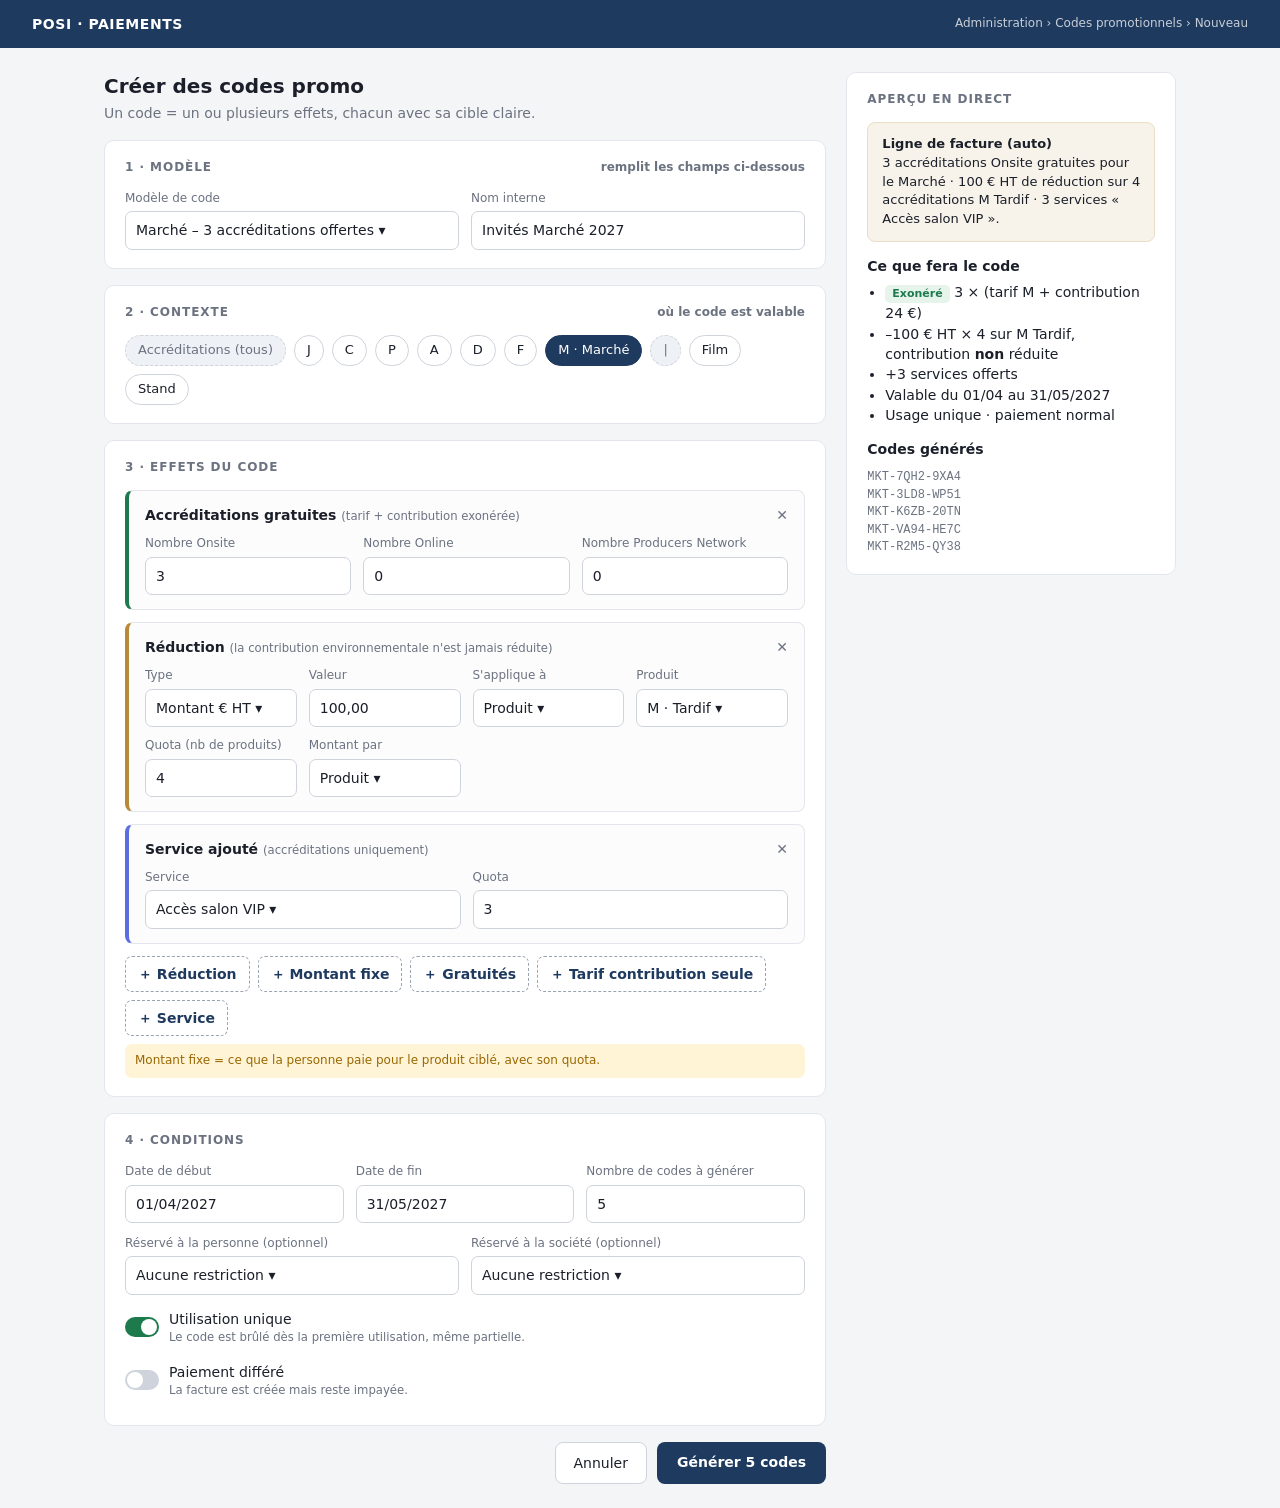
==== maquettes/createur-codes.html @ d20f9328 "Add promo code creator mockup Co-Authored-By: Claude Sonnet 5.5 <noreply@anthropic.com> Claude-Sessi" ====
<!doctype html>
<html lang="fr">
<head>
<meta charset="utf-8">
<meta name="viewport" content="width=device-width, initial-scale=1">
<title>Création de codes promo – maquette</title>
<style>
  :root{
    --bg:#f4f5f7; --card:#fff; --ink:#1b1f2a; --muted:#6b7280; --line:#e3e6ec;
    --brand:#1f3a5f; --accent:#b8893b; --ok:#1d7a4d; --okbg:#e6f4ec; --warn:#9a6700; --warnbg:#fff4d6;
  }
  *{box-sizing:border-box}
  body{margin:0;background:var(--bg);color:var(--ink);font:14px/1.45 system-ui,-apple-system,"Segoe UI",Roboto,sans-serif}
  header{background:var(--brand);color:#fff;padding:14px 32px;display:flex;justify-content:space-between;align-items:center}
  header b{letter-spacing:.04em}
  header span{opacity:.75;font-size:12px}
  .wrap{max-width:1120px;margin:24px auto;padding:0 24px;display:grid;grid-template-columns:1fr 330px;gap:20px}
  h1{font-size:20px;margin:0 0 2px}
  .sub{color:var(--muted);margin:0 0 16px}
  .card{background:var(--card);border:1px solid var(--line);border-radius:10px;padding:18px 20px;margin-bottom:16px}
  .card h2{font-size:12px;letter-spacing:.08em;text-transform:uppercase;color:var(--muted);margin:0 0 14px;display:flex;justify-content:space-between;align-items:center}
  label{display:block;font-size:12px;color:var(--muted);margin-bottom:4px}
  .f,.sel{width:100%;border:1px solid #cfd4dc;border-radius:7px;padding:8px 10px;background:#fff;font:inherit;color:var(--ink)}
  .sel::after{content:""}
  .grid{display:grid;gap:12px}
  .g2{grid-template-columns:1fr 1fr}.g3{grid-template-columns:1fr 1fr 1fr}.g4{grid-template-columns:repeat(4,1fr)}
  .ctx{display:flex;flex-wrap:wrap;gap:8px}
  .chip{border:1px solid #cfd4dc;border-radius:999px;padding:5px 12px;font-size:13px;background:#fff}
  .chip.on{background:var(--brand);border-color:var(--brand);color:#fff}
  .chip.grp{background:#eef1f6;border-style:dashed;color:var(--muted)}
  .effect{border:1px solid var(--line);border-left:4px solid var(--accent);border-radius:8px;padding:14px 16px;margin-bottom:12px;background:#fcfcfd}
  .effect.free{border-left-color:var(--ok)}
  .effect.svc{border-left-color:#5b6ee1}
  .effect .t{display:flex;justify-content:space-between;font-weight:600;margin-bottom:10px}
  .effect .t small{font-weight:400;color:var(--muted)}
  .x{color:var(--muted);font-weight:400;cursor:pointer}
  .add{display:flex;gap:8px;flex-wrap:wrap}
  .btn{border:1px dashed #9aa3b2;border-radius:7px;padding:7px 12px;background:#fff;color:var(--brand);font:inherit;font-weight:600}
  .tog{display:flex;align-items:center;gap:10px;padding:8px 0}
  .sw{width:34px;height:20px;border-radius:20px;background:#cfd4dc;position:relative;flex:none}
  .sw::after{content:"";position:absolute;top:2px;left:2px;width:16px;height:16px;border-radius:50%;background:#fff}
  .sw.on{background:var(--ok)}.sw.on::after{left:16px}
  .tog small{color:var(--muted);display:block}
  .note{background:var(--warnbg);color:var(--warn);border-radius:7px;padding:8px 10px;font-size:12px;margin-top:8px}
  aside .card{position:sticky;top:16px}
  .sum{background:#f7f3ea;border:1px solid #eadfc4;border-radius:8px;padding:12px 14px;font-size:13px}
  .sum li{margin:4px 0}
  ul{margin:0;padding-left:18px}
  .tag{display:inline-block;background:var(--okbg);color:var(--ok);border-radius:5px;padding:1px 7px;font-size:11px;font-weight:600}
  .actions{display:flex;justify-content:flex-end;gap:10px;margin-top:6px}
  .b1{background:var(--brand);color:#fff;border:0;border-radius:8px;padding:10px 20px;font:inherit;font-weight:600}
  .b2{background:#fff;border:1px solid #cfd4dc;border-radius:8px;padding:10px 18px;font:inherit}
  .codes{font-family:ui-monospace,Consolas,monospace;font-size:12px;color:var(--muted);margin-top:10px}
</style>
</head>
<body>
<header><b>POSI · PAIEMENTS</b><span>Administration › Codes promotionnels › Nouveau</span></header>
<div class="wrap">
<main>
  <h1>Créer des codes promo</h1>
  <p class="sub">Un code = un ou plusieurs effets, chacun avec sa cible claire.</p>

  <section class="card">
    <h2>1 · Modèle <span style="text-transform:none;letter-spacing:0">remplit les champs ci-dessous</span></h2>
    <div class="grid g2">
      <div><label>Modèle de code</label><div class="sel">Marché – 3 accréditations offertes ▾</div></div>
      <div><label>Nom interne</label><div class="f">Invités Marché 2027</div></div>
    </div>
  </section>

  <section class="card">
    <h2>2 · Contexte <span style="text-transform:none;letter-spacing:0">où le code est valable</span></h2>
    <div class="ctx">
      <span class="chip grp">Accréditations (tous)</span>
      <span class="chip">J</span><span class="chip">C</span><span class="chip">P</span><span class="chip">A</span><span class="chip">D</span><span class="chip">F</span>
      <span class="chip on">M · Marché</span>
      <span class="chip grp">|</span>
      <span class="chip">Film</span><span class="chip">Stand</span>
    </div>
  </section>

  <section class="card">
    <h2>3 · Effets du code</h2>

    <div class="effect free">
      <div class="t"><span>Accréditations gratuites <small>(tarif + contribution exonérée)</small></span><span class="x">✕</span></div>
      <div class="grid g3">
        <div><label>Nombre Onsite</label><div class="f">3</div></div>
        <div><label>Nombre Online</label><div class="f">0</div></div>
        <div><label>Nombre Producers Network</label><div class="f">0</div></div>
      </div>
    </div>

    <div class="effect">
      <div class="t"><span>Réduction <small>(la contribution environnementale n'est jamais réduite)</small></span><span class="x">✕</span></div>
      <div class="grid g4">
        <div><label>Type</label><div class="sel">Montant € HT ▾</div></div>
        <div><label>Valeur</label><div class="f">100,00</div></div>
        <div><label>S'applique à</label><div class="sel">Produit ▾</div></div>
        <div><label>Produit</label><div class="sel">M · Tardif ▾</div></div>
      </div>
      <div class="grid g4" style="margin-top:10px">
        <div><label>Quota (nb de produits)</label><div class="f">4</div></div>
        <div><label>Montant par</label><div class="sel">Produit ▾</div></div>
      </div>
    </div>

    <div class="effect svc">
      <div class="t"><span>Service ajouté <small>(accréditations uniquement)</small></span><span class="x">✕</span></div>
      <div class="grid g2">
        <div><label>Service</label><div class="sel">Accès salon VIP ▾</div></div>
        <div><label>Quota</label><div class="f">3</div></div>
      </div>
    </div>

    <div class="add">
      <span class="btn">＋ Réduction</span><span class="btn">＋ Montant fixe</span><span class="btn">＋ Gratuités</span>
      <span class="btn">＋ Tarif contribution seule</span><span class="btn">＋ Service</span>
    </div>
    <div class="note">Montant fixe = ce que la personne paie pour le produit ciblé, avec son quota.</div>
  </section>

  <section class="card">
    <h2>4 · Conditions</h2>
    <div class="grid g3">
      <div><label>Date de début</label><div class="f">01/04/2027</div></div>
      <div><label>Date de fin</label><div class="f">31/05/2027</div></div>
      <div><label>Nombre de codes à générer</label><div class="f">5</div></div>
    </div>
    <div class="grid g2" style="margin-top:12px">
      <div><label>Réservé à la personne (optionnel)</label><div class="sel">Aucune restriction ▾</div></div>
      <div><label>Réservé à la société (optionnel)</label><div class="sel">Aucune restriction ▾</div></div>
    </div>
    <div class="tog" style="margin-top:6px"><div class="sw on"></div><div>Utilisation unique<small>Le code est brûlé dès la première utilisation, même partielle.</small></div></div>
    <div class="tog"><div class="sw"></div><div>Paiement différé<small>La facture est créée mais reste impayée.</small></div></div>
  </section>

  <div class="actions"><span class="b2">Annuler</span><span class="b1">Générer 5 codes</span></div>
</main>

<aside>
  <section class="card">
    <h2>Aperçu en direct</h2>
    <div class="sum">
      <b>Ligne de facture (auto)</b><br>
      3 accréditations Onsite gratuites pour le Marché · 100 € HT de réduction sur 4 accréditations M Tardif · 3 services « Accès salon VIP ».
    </div>
    <p style="margin:14px 0 6px;font-weight:600">Ce que fera le code</p>
    <ul>
      <li><span class="tag">Exonéré</span> 3 × (tarif M + contribution 24 €)</li>
      <li>–100 € HT × 4 sur M Tardif, contribution <b>non</b> réduite</li>
      <li>+3 services offerts</li>
      <li>Valable du 01/04 au 31/05/2027</li>
      <li>Usage unique · paiement normal</li>
    </ul>
    <p style="margin:14px 0 6px;font-weight:600">Codes générés</p>
    <div class="codes">MKT-7QH2-9XA4<br>MKT-3LD8-WP51<br>MKT-K6ZB-20TN<br>MKT-VA94-HE7C<br>MKT-R2M5-QY38</div>
  </section>
</aside>
</div>
</body>
</html>
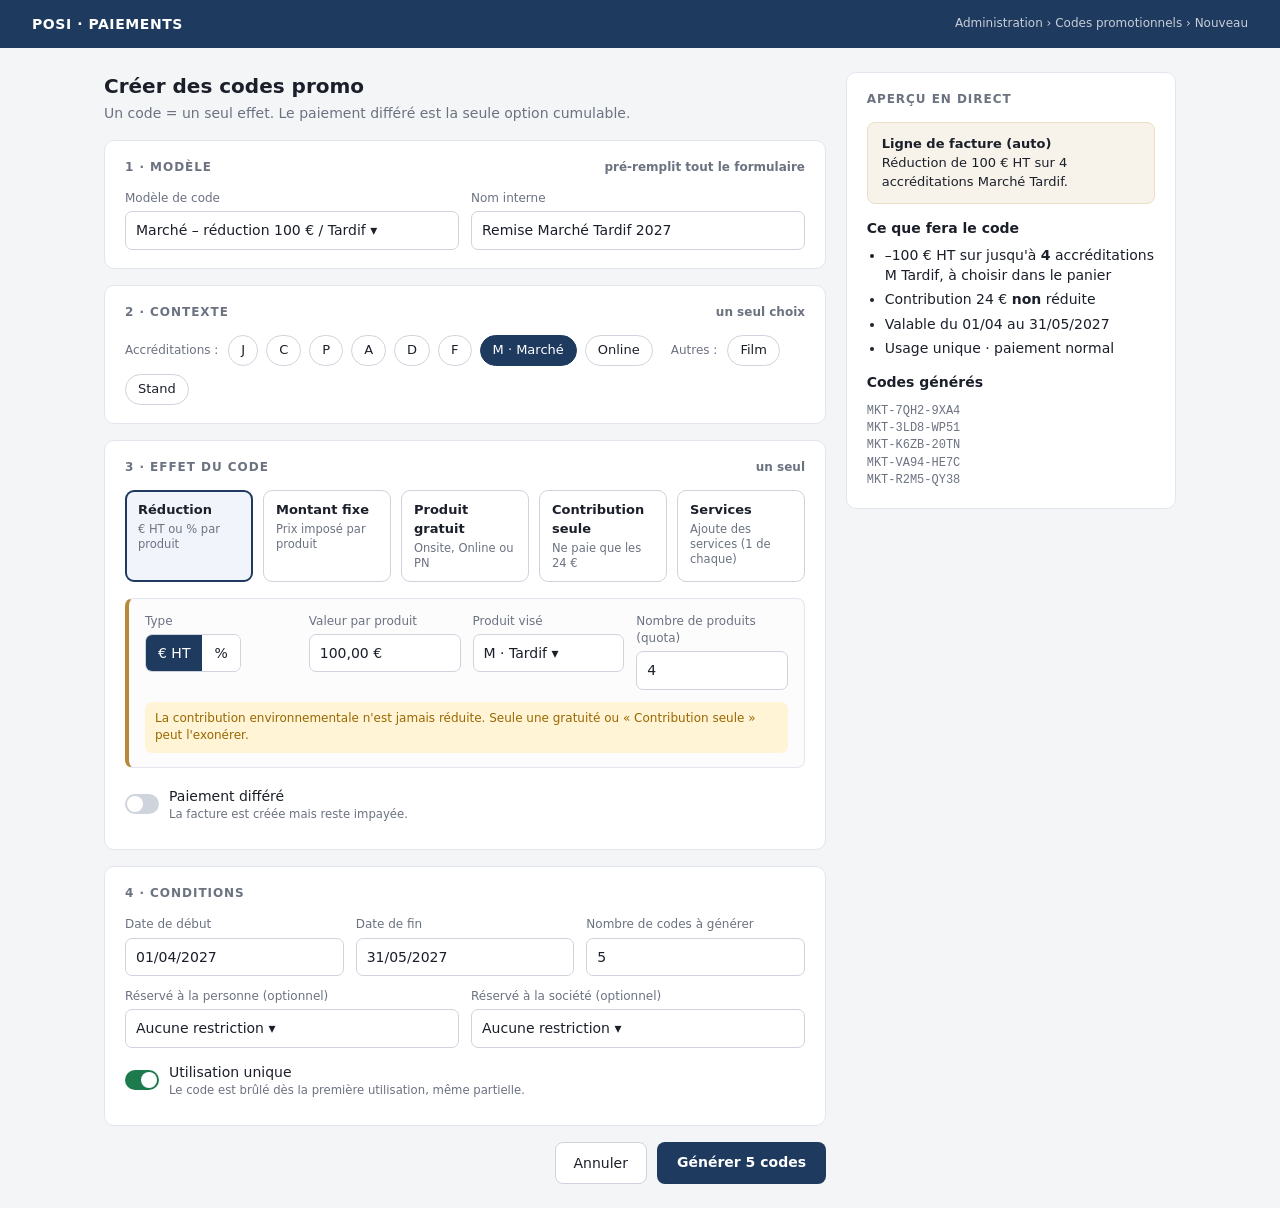
==== commit f3a53a83: "Simplify promo creator to single effect; add catalogue and services data Co-Authored-By: Claude Sonn" ====
--- a/maquettes/createur-codes.html
+++ b/maquettes/createur-codes.html
@@ -3,7 +3,7 @@
 <head>
 <meta charset="utf-8">
 <meta name="viewport" content="width=device-width, initial-scale=1">
-<title>Création de codes promo – maquette</title>
+<title>Création de codes promo – maquette v2</title>
 <style>
   :root{
     --bg:#f4f5f7; --card:#fff; --ink:#1b1f2a; --muted:#6b7280; --line:#e3e6ec;
@@ -19,37 +19,35 @@
   .sub{color:var(--muted);margin:0 0 16px}
   .card{background:var(--card);border:1px solid var(--line);border-radius:10px;padding:18px 20px;margin-bottom:16px}
   .card h2{font-size:12px;letter-spacing:.08em;text-transform:uppercase;color:var(--muted);margin:0 0 14px;display:flex;justify-content:space-between;align-items:center}
+  .card h2 em{font-style:normal;text-transform:none;letter-spacing:0}
   label{display:block;font-size:12px;color:var(--muted);margin-bottom:4px}
-  .f,.sel{width:100%;border:1px solid #cfd4dc;border-radius:7px;padding:8px 10px;background:#fff;font:inherit;color:var(--ink)}
-  .sel::after{content:""}
+  .f,.sel{width:100%;border:1px solid #cfd4dc;border-radius:7px;padding:8px 10px;background:#fff}
   .grid{display:grid;gap:12px}
   .g2{grid-template-columns:1fr 1fr}.g3{grid-template-columns:1fr 1fr 1fr}.g4{grid-template-columns:repeat(4,1fr)}
-  .ctx{display:flex;flex-wrap:wrap;gap:8px}
+  .ctx{display:flex;flex-wrap:wrap;gap:8px;align-items:center}
   .chip{border:1px solid #cfd4dc;border-radius:999px;padding:5px 12px;font-size:13px;background:#fff}
   .chip.on{background:var(--brand);border-color:var(--brand);color:#fff}
-  .chip.grp{background:#eef1f6;border-style:dashed;color:var(--muted)}
-  .effect{border:1px solid var(--line);border-left:4px solid var(--accent);border-radius:8px;padding:14px 16px;margin-bottom:12px;background:#fcfcfd}
-  .effect.free{border-left-color:var(--ok)}
-  .effect.svc{border-left-color:#5b6ee1}
-  .effect .t{display:flex;justify-content:space-between;font-weight:600;margin-bottom:10px}
-  .effect .t small{font-weight:400;color:var(--muted)}
-  .x{color:var(--muted);font-weight:400;cursor:pointer}
-  .add{display:flex;gap:8px;flex-wrap:wrap}
-  .btn{border:1px dashed #9aa3b2;border-radius:7px;padding:7px 12px;background:#fff;color:var(--brand);font:inherit;font-weight:600}
+  .lab{color:var(--muted);font-size:12px;margin-right:2px}
+  .eff{display:grid;grid-template-columns:repeat(5,1fr);gap:10px;margin-bottom:16px}
+  .opt{border:1px solid #cfd4dc;border-radius:9px;padding:10px 12px;background:#fff}
+  .opt b{display:block;font-size:13px}.opt small{color:var(--muted);font-size:11.5px;line-height:1.3;display:block;margin-top:2px}
+  .opt.on{border:2px solid var(--brand);background:#f1f5fb;padding:9px 11px}
+  .panel{border:1px solid var(--line);border-left:4px solid var(--accent);border-radius:8px;padding:14px 16px;background:#fcfcfd}
+  .seg{display:inline-flex;border:1px solid #cfd4dc;border-radius:7px;overflow:hidden}
+  .seg span{padding:8px 12px;background:#fff}.seg span.on{background:var(--brand);color:#fff}
+  .note{background:var(--warnbg);color:var(--warn);border-radius:7px;padding:8px 10px;font-size:12px;margin-top:12px}
   .tog{display:flex;align-items:center;gap:10px;padding:8px 0}
   .sw{width:34px;height:20px;border-radius:20px;background:#cfd4dc;position:relative;flex:none}
   .sw::after{content:"";position:absolute;top:2px;left:2px;width:16px;height:16px;border-radius:50%;background:#fff}
   .sw.on{background:var(--ok)}.sw.on::after{left:16px}
   .tog small{color:var(--muted);display:block}
-  .note{background:var(--warnbg);color:var(--warn);border-radius:7px;padding:8px 10px;font-size:12px;margin-top:8px}
   aside .card{position:sticky;top:16px}
   .sum{background:#f7f3ea;border:1px solid #eadfc4;border-radius:8px;padding:12px 14px;font-size:13px}
-  .sum li{margin:4px 0}
-  ul{margin:0;padding-left:18px}
+  ul{margin:0;padding-left:18px}li{margin:4px 0}
   .tag{display:inline-block;background:var(--okbg);color:var(--ok);border-radius:5px;padding:1px 7px;font-size:11px;font-weight:600}
   .actions{display:flex;justify-content:flex-end;gap:10px;margin-top:6px}
-  .b1{background:var(--brand);color:#fff;border:0;border-radius:8px;padding:10px 20px;font:inherit;font-weight:600}
-  .b2{background:#fff;border:1px solid #cfd4dc;border-radius:8px;padding:10px 18px;font:inherit}
+  .b1{background:var(--brand);color:#fff;border-radius:8px;padding:10px 20px;font-weight:600}
+  .b2{background:#fff;border:1px solid #cfd4dc;border-radius:8px;padding:10px 18px}
   .codes{font-family:ui-monospace,Consolas,monospace;font-size:12px;color:var(--muted);margin-top:10px}
 </style>
 </head>
@@ -58,66 +56,46 @@
 <div class="wrap">
 <main>
   <h1>Créer des codes promo</h1>
-  <p class="sub">Un code = un ou plusieurs effets, chacun avec sa cible claire.</p>
+  <p class="sub">Un code = un seul effet. Le paiement différé est la seule option cumulable.</p>
 
   <section class="card">
-    <h2>1 · Modèle <span style="text-transform:none;letter-spacing:0">remplit les champs ci-dessous</span></h2>
+    <h2>1 · Modèle <em>pré-remplit tout le formulaire</em></h2>
     <div class="grid g2">
-      <div><label>Modèle de code</label><div class="sel">Marché – 3 accréditations offertes ▾</div></div>
-      <div><label>Nom interne</label><div class="f">Invités Marché 2027</div></div>
+      <div><label>Modèle de code</label><div class="sel">Marché – réduction 100 € / Tardif ▾</div></div>
+      <div><label>Nom interne</label><div class="f">Remise Marché Tardif 2027</div></div>
     </div>
   </section>
 
   <section class="card">
-    <h2>2 · Contexte <span style="text-transform:none;letter-spacing:0">où le code est valable</span></h2>
+    <h2>2 · Contexte <em>un seul choix</em></h2>
     <div class="ctx">
-      <span class="chip grp">Accréditations (tous)</span>
+      <span class="lab">Accréditations :</span>
       <span class="chip">J</span><span class="chip">C</span><span class="chip">P</span><span class="chip">A</span><span class="chip">D</span><span class="chip">F</span>
-      <span class="chip on">M · Marché</span>
-      <span class="chip grp">|</span>
+      <span class="chip on">M · Marché</span><span class="chip">Online</span>
+      <span class="lab" style="margin-left:10px">Autres :</span>
       <span class="chip">Film</span><span class="chip">Stand</span>
     </div>
   </section>
 
   <section class="card">
-    <h2>3 · Effets du code</h2>
-
-    <div class="effect free">
-      <div class="t"><span>Accréditations gratuites <small>(tarif + contribution exonérée)</small></span><span class="x">✕</span></div>
-      <div class="grid g3">
-        <div><label>Nombre Onsite</label><div class="f">3</div></div>
-        <div><label>Nombre Online</label><div class="f">0</div></div>
-        <div><label>Nombre Producers Network</label><div class="f">0</div></div>
+    <h2>3 · Effet du code <em>un seul</em></h2>
+    <div class="eff">
+      <div class="opt on"><b>Réduction</b><small>€ HT ou % par produit</small></div>
+      <div class="opt"><b>Montant fixe</b><small>Prix imposé par produit</small></div>
+      <div class="opt"><b>Produit gratuit</b><small>Onsite, Online ou PN</small></div>
+      <div class="opt"><b>Contribution seule</b><small>Ne paie que les 24 €</small></div>
+      <div class="opt"><b>Services</b><small>Ajoute des services (1 de chaque)</small></div>
+    </div>
+    <div class="panel">
+      <div class="grid g4">
+        <div><label>Type</label><div class="seg"><span class="on">€ HT</span><span>%</span></div></div>
+        <div><label>Valeur par produit</label><div class="f">100,00 €</div></div>
+        <div><label>Produit visé</label><div class="sel">M · Tardif ▾</div></div>
+        <div><label>Nombre de produits (quota)</label><div class="f">4</div></div>
       </div>
+      <div class="note">La contribution environnementale n'est jamais réduite. Seule une gratuité ou « Contribution seule » peut l'exonérer.</div>
     </div>
-
-    <div class="effect">
-      <div class="t"><span>Réduction <small>(la contribution environnementale n'est jamais réduite)</small></span><span class="x">✕</span></div>
-      <div class="grid g4">
-        <div><label>Type</label><div class="sel">Montant € HT ▾</div></div>
-        <div><label>Valeur</label><div class="f">100,00</div></div>
-        <div><label>S'applique à</label><div class="sel">Produit ▾</div></div>
-        <div><label>Produit</label><div class="sel">M · Tardif ▾</div></div>
-      </div>
-      <div class="grid g4" style="margin-top:10px">
-        <div><label>Quota (nb de produits)</label><div class="f">4</div></div>
-        <div><label>Montant par</label><div class="sel">Produit ▾</div></div>
-      </div>
-    </div>
-
-    <div class="effect svc">
-      <div class="t"><span>Service ajouté <small>(accréditations uniquement)</small></span><span class="x">✕</span></div>
-      <div class="grid g2">
-        <div><label>Service</label><div class="sel">Accès salon VIP ▾</div></div>
-        <div><label>Quota</label><div class="f">3</div></div>
-      </div>
-    </div>
-
-    <div class="add">
-      <span class="btn">＋ Réduction</span><span class="btn">＋ Montant fixe</span><span class="btn">＋ Gratuités</span>
-      <span class="btn">＋ Tarif contribution seule</span><span class="btn">＋ Service</span>
-    </div>
-    <div class="note">Montant fixe = ce que la personne paie pour le produit ciblé, avec son quota.</div>
+    <div class="tog" style="margin-top:10px"><div class="sw"></div><div>Paiement différé<small>La facture est créée mais reste impayée.</small></div></div>
   </section>
 
   <section class="card">
@@ -132,7 +110,6 @@
       <div><label>Réservé à la société (optionnel)</label><div class="sel">Aucune restriction ▾</div></div>
     </div>
     <div class="tog" style="margin-top:6px"><div class="sw on"></div><div>Utilisation unique<small>Le code est brûlé dès la première utilisation, même partielle.</small></div></div>
-    <div class="tog"><div class="sw"></div><div>Paiement différé<small>La facture est créée mais reste impayée.</small></div></div>
   </section>
 
   <div class="actions"><span class="b2">Annuler</span><span class="b1">Générer 5 codes</span></div>
@@ -143,13 +120,12 @@
     <h2>Aperçu en direct</h2>
     <div class="sum">
       <b>Ligne de facture (auto)</b><br>
-      3 accréditations Onsite gratuites pour le Marché · 100 € HT de réduction sur 4 accréditations M Tardif · 3 services « Accès salon VIP ».
+      Réduction de 100 € HT sur 4 accréditations Marché Tardif.
     </div>
     <p style="margin:14px 0 6px;font-weight:600">Ce que fera le code</p>
     <ul>
-      <li><span class="tag">Exonéré</span> 3 × (tarif M + contribution 24 €)</li>
-      <li>–100 € HT × 4 sur M Tardif, contribution <b>non</b> réduite</li>
-      <li>+3 services offerts</li>
+      <li>–100 € HT sur jusqu'à <b>4</b> accréditations M Tardif, à choisir dans le panier</li>
+      <li>Contribution 24 € <b>non</b> réduite</li>
       <li>Valable du 01/04 au 31/05/2027</li>
       <li>Usage unique · paiement normal</li>
     </ul>
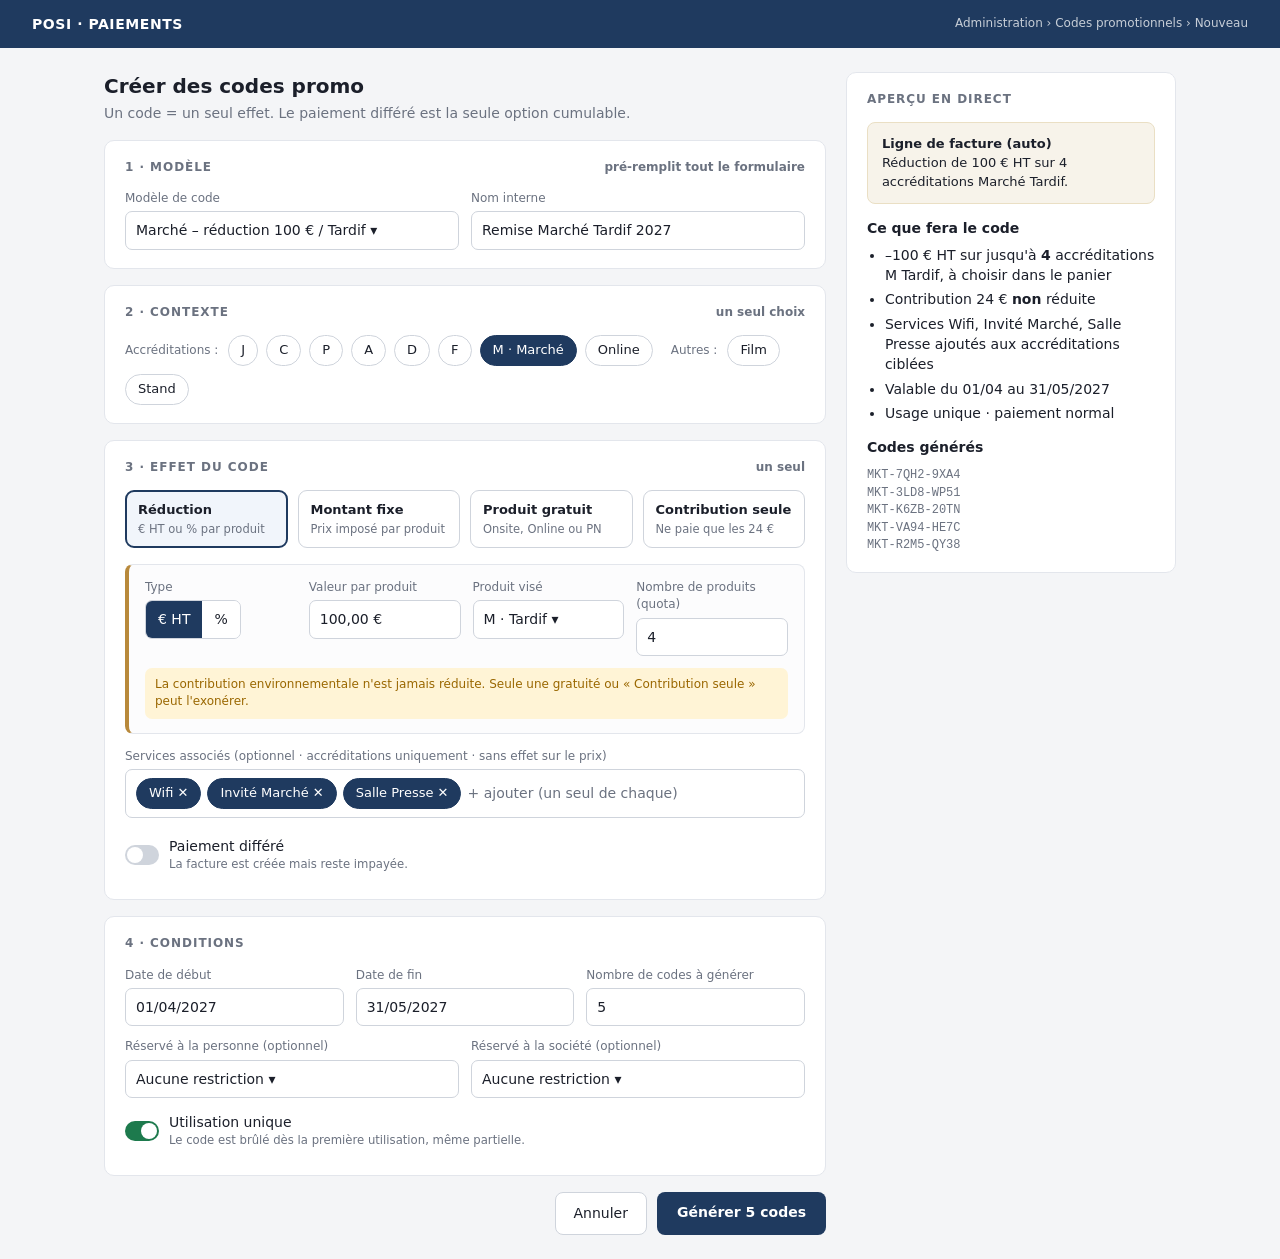
==== commit bf191719: "Services as optional add-on to accreditation codes; Online rate at 10% VAT without contribution Co-A" ====
--- a/maquettes/createur-codes.html
+++ b/maquettes/createur-codes.html
@@ -28,7 +28,7 @@
   .chip{border:1px solid #cfd4dc;border-radius:999px;padding:5px 12px;font-size:13px;background:#fff}
   .chip.on{background:var(--brand);border-color:var(--brand);color:#fff}
   .lab{color:var(--muted);font-size:12px;margin-right:2px}
-  .eff{display:grid;grid-template-columns:repeat(5,1fr);gap:10px;margin-bottom:16px}
+  .eff{display:grid;grid-template-columns:repeat(4,1fr);gap:10px;margin-bottom:16px}
   .opt{border:1px solid #cfd4dc;border-radius:9px;padding:10px 12px;background:#fff}
   .opt b{display:block;font-size:13px}.opt small{color:var(--muted);font-size:11.5px;line-height:1.3;display:block;margin-top:2px}
   .opt.on{border:2px solid var(--brand);background:#f1f5fb;padding:9px 11px}
@@ -84,7 +84,6 @@
       <div class="opt"><b>Montant fixe</b><small>Prix imposé par produit</small></div>
       <div class="opt"><b>Produit gratuit</b><small>Onsite, Online ou PN</small></div>
       <div class="opt"><b>Contribution seule</b><small>Ne paie que les 24 €</small></div>
-      <div class="opt"><b>Services</b><small>Ajoute des services (1 de chaque)</small></div>
     </div>
     <div class="panel">
       <div class="grid g4">
@@ -94,6 +93,9 @@
         <div><label>Nombre de produits (quota)</label><div class="f">4</div></div>
       </div>
       <div class="note">La contribution environnementale n'est jamais réduite. Seule une gratuité ou « Contribution seule » peut l'exonérer.</div>
+    </div>
+    <div style="margin-top:14px"><label>Services associés <em style="font-style:normal">(optionnel · accréditations uniquement · sans effet sur le prix)</em></label>
+      <div class="f" style="display:flex;gap:6px;flex-wrap:wrap;align-items:center"><span class="chip on">Wifi ✕</span><span class="chip on">Invité Marché ✕</span><span class="chip on">Salle Presse ✕</span><span style="color:var(--muted)">+ ajouter (un seul de chaque)</span></div>
     </div>
     <div class="tog" style="margin-top:10px"><div class="sw"></div><div>Paiement différé<small>La facture est créée mais reste impayée.</small></div></div>
   </section>
@@ -126,6 +128,7 @@
     <ul>
       <li>–100 € HT sur jusqu'à <b>4</b> accréditations M Tardif, à choisir dans le panier</li>
       <li>Contribution 24 € <b>non</b> réduite</li>
+      <li>Services Wifi, Invité Marché, Salle Presse ajoutés aux accréditations ciblées</li>
       <li>Valable du 01/04 au 31/05/2027</li>
       <li>Usage unique · paiement normal</li>
     </ul>
